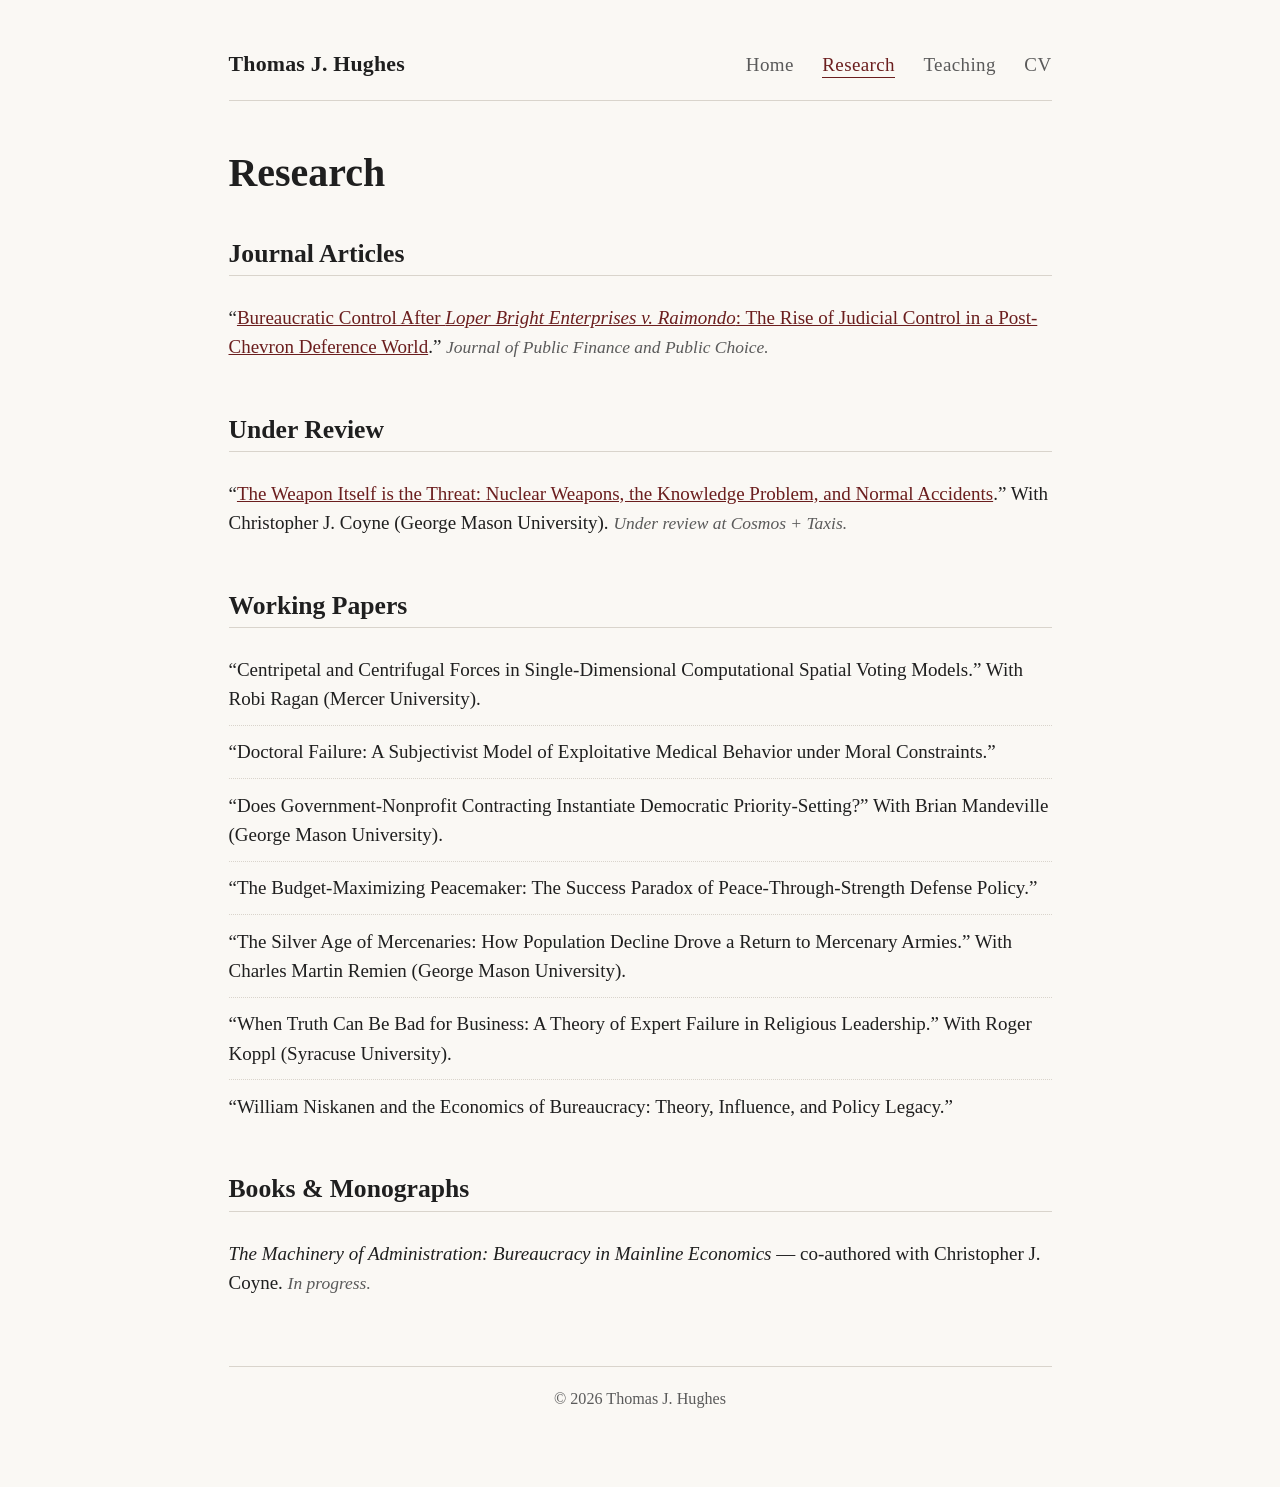
==== research.html @ f0ad2fe1 "Reorder working paper into alphabetical position https://claude.ai/code/session_01P9R1qh5kSummwnhNZT" ====
<!doctype html>
<html lang="en">
<head>
  <meta charset="utf-8" />
  <meta name="viewport" content="width=device-width, initial-scale=1" />
  <title>Research — Thomas J. Hughes</title>
  <link rel="stylesheet" href="styles.css" />
</head>
<body>
  <div class="container">
    <header class="site">
      <div class="brand"><a class="brand-link" href="index.html">Thomas J. Hughes</a></div>
      <nav class="primary" aria-label="Primary">
        <ul>
          <li><a href="index.html">Home</a></li>
          <li><a class="active" href="research.html">Research</a></li>
          <li><a href="teaching.html">Teaching</a></li>
          <li><a href="cv.html">CV</a></li>
        </ul>
      </nav>
    </header>

    <h1>Research</h1>

    <h2>Journal Articles</h2>
    <ul class="items">
      <li>
        &ldquo;<a href="https://doi.org/10.1332/25156918Y2026D000000031">Bureaucratic
        Control After <em>Loper Bright Enterprises v. Raimondo</em>: The Rise
        of Judicial Control in a Post-Chevron Deference World</a>.&rdquo;
        <span class="meta"><em>Journal of Public Finance and Public Choice</em>.</span>
      </li>
    </ul>

    <h2>Under Review</h2>
    <ul class="items">
      <li>
        &ldquo;<a href="https://papers.ssrn.com/sol3/papers.cfm?abstract_id=6692478">The
        Weapon Itself is the Threat: Nuclear Weapons, the Knowledge Problem,
        and Normal Accidents</a>.&rdquo; With Christopher J. Coyne
        (George Mason University).
        <span class="meta">Under review at <em>Cosmos + Taxis</em>.</span>
      </li>
    </ul>

    <h2>Working Papers</h2>
    <ul class="items">
      <li>
        &ldquo;Centripetal and Centrifugal Forces in Single-Dimensional
        Computational Spatial Voting Models.&rdquo; With Robi Ragan
        (Mercer University).
      </li>
      <li>
        &ldquo;Doctoral Failure: A Subjectivist Model of Exploitative Medical
        Behavior under Moral Constraints.&rdquo;
      </li>
      <li>
        &ldquo;Does Government-Nonprofit Contracting Instantiate Democratic
        Priority-Setting?&rdquo; With Brian Mandeville (George Mason
        University).
      </li>
      <li>
        &ldquo;The Budget-Maximizing Peacemaker: The Success Paradox of
        Peace-Through-Strength Defense Policy.&rdquo;
      </li>
      <li>
        &ldquo;The Silver Age of Mercenaries: How Population Decline Drove a
        Return to Mercenary Armies.&rdquo; With Charles Martin Remien
        (George Mason University).
      </li>
      <li>
        &ldquo;When Truth Can Be Bad for Business: A Theory of Expert Failure
        in Religious Leadership.&rdquo; With Roger Koppl (Syracuse
        University).
      </li>
      <li>
        &ldquo;William Niskanen and the Economics of Bureaucracy: Theory,
        Influence, and Policy Legacy.&rdquo;
      </li>
    </ul>

    <h2>Books &amp; Monographs</h2>
    <ul class="items">
      <li>
        <em>The Machinery of Administration: Bureaucracy in Mainline
        Economics</em> &mdash; co-authored with Christopher J. Coyne.
        <span class="meta">In progress.</span>
      </li>
    </ul>

    <footer class="site">
      &copy; <span id="year"></span> Thomas J. Hughes
    </footer>
  </div>
  <script>document.getElementById('year').textContent = new Date().getFullYear();</script>
</body>
</html>
---- styles.css ----
:root {
  --text: #1f1f1f;
  --muted: #5a5a5a;
  --accent: #6b1e1e;
  --rule: #d9d4cc;
  --bg: #faf8f4;
  --link: #6b1e1e;
}

* { box-sizing: border-box; }

html, body {
  margin: 0;
  padding: 0;
  background: var(--bg);
  color: var(--text);
  font-family: "EB Garamond", "Garamond", Georgia, "Times New Roman", serif;
  font-size: 19px;
  line-height: 1.55;
  -webkit-font-smoothing: antialiased;
}

.container {
  max-width: 880px;
  margin: 0 auto;
  padding: 2.5rem 1.5rem 4rem;
}

header.site {
  border-bottom: 1px solid var(--rule);
  padding-bottom: 1rem;
  margin-bottom: 2.5rem;
  display: flex;
  flex-wrap: wrap;
  align-items: baseline;
  justify-content: space-between;
  gap: 1rem;
}

header.site .brand {
  font-weight: 600;
  font-size: 1.15rem;
  letter-spacing: 0.01em;
}

header.site a.brand-link {
  color: var(--text);
  text-decoration: none;
}

nav.primary ul {
  list-style: none;
  margin: 0;
  padding: 0;
  display: flex;
  gap: 1.5rem;
}

nav.primary a {
  color: var(--muted);
  text-decoration: none;
  font-size: 1rem;
  letter-spacing: 0.02em;
  padding-bottom: 2px;
  border-bottom: 1px solid transparent;
}

nav.primary a:hover { color: var(--accent); }
nav.primary a.active {
  color: var(--accent);
  border-bottom-color: var(--accent);
}

h1, h2, h3 {
  font-weight: 600;
  line-height: 1.2;
  color: var(--text);
}

h1 { font-size: 2.1rem; margin: 0 0 0.4rem; }
h2 {
  font-size: 1.35rem;
  margin: 2.2rem 0 0.8rem;
  padding-bottom: 0.3rem;
  border-bottom: 1px solid var(--rule);
}
h3 { font-size: 1.05rem; margin: 1.4rem 0 0.4rem; }

a { color: var(--link); }
a:hover { text-decoration: none; }

p { margin: 0 0 1rem; }

.hero {
  display: grid;
  grid-template-columns: 340px 1fr;
  gap: 2.25rem;
  align-items: start;
}

.hero img {
  width: 340px;
  height: 420px;
  object-fit: cover;
  object-position: top center;
  border-radius: 4px;
  border: 1px solid var(--rule);
}

.hero .intro h1 {
  margin-bottom: 0.2rem;
}

.hero .intro .role {
  color: var(--muted);
  font-style: italic;
  margin-bottom: 1rem;
}

.contact {
  margin-top: 1rem;
  color: var(--muted);
  font-size: 0.95rem;
}
.contact a { color: var(--muted); }
.contact span + span::before {
  content: "·";
  margin: 0 0.5rem;
  color: var(--rule);
}

ul.items {
  list-style: none;
  padding: 0;
  margin: 0 0 1rem;
}
ul.items > li {
  padding: 0.6rem 0;
  border-bottom: 1px dotted var(--rule);
}
ul.items > li:last-child { border-bottom: none; }

.meta {
  color: var(--muted);
  font-size: 0.92rem;
  font-style: italic;
}

.tag {
  display: inline-block;
  font-size: 0.78rem;
  letter-spacing: 0.04em;
  text-transform: uppercase;
  color: var(--accent);
  border: 1px solid var(--accent);
  padding: 1px 6px;
  border-radius: 2px;
  margin-right: 0.5rem;
  vertical-align: 2px;
}

.cv-frame {
  width: 100%;
  height: 1100px;
  border: 1px solid var(--rule);
  background: #fff;
}

.cv-actions {
  margin: 0.5rem 0 1.5rem;
  display: flex;
  gap: 1rem;
  color: var(--muted);
  font-size: 0.95rem;
}

footer.site {
  margin-top: 3rem;
  padding-top: 1rem;
  border-top: 1px solid var(--rule);
  color: var(--muted);
  font-size: 0.85rem;
  text-align: center;
}

@media (max-width: 640px) {
  body { font-size: 18px; }
  .container { padding: 1.5rem 1rem 3rem; }
  header.site { flex-direction: column; align-items: flex-start; }
  nav.primary ul { gap: 1rem; flex-wrap: wrap; }
  .hero { grid-template-columns: 1fr; }
  .hero img { width: 220px; height: 264px; }
  .cv-frame { height: 75vh; }
}
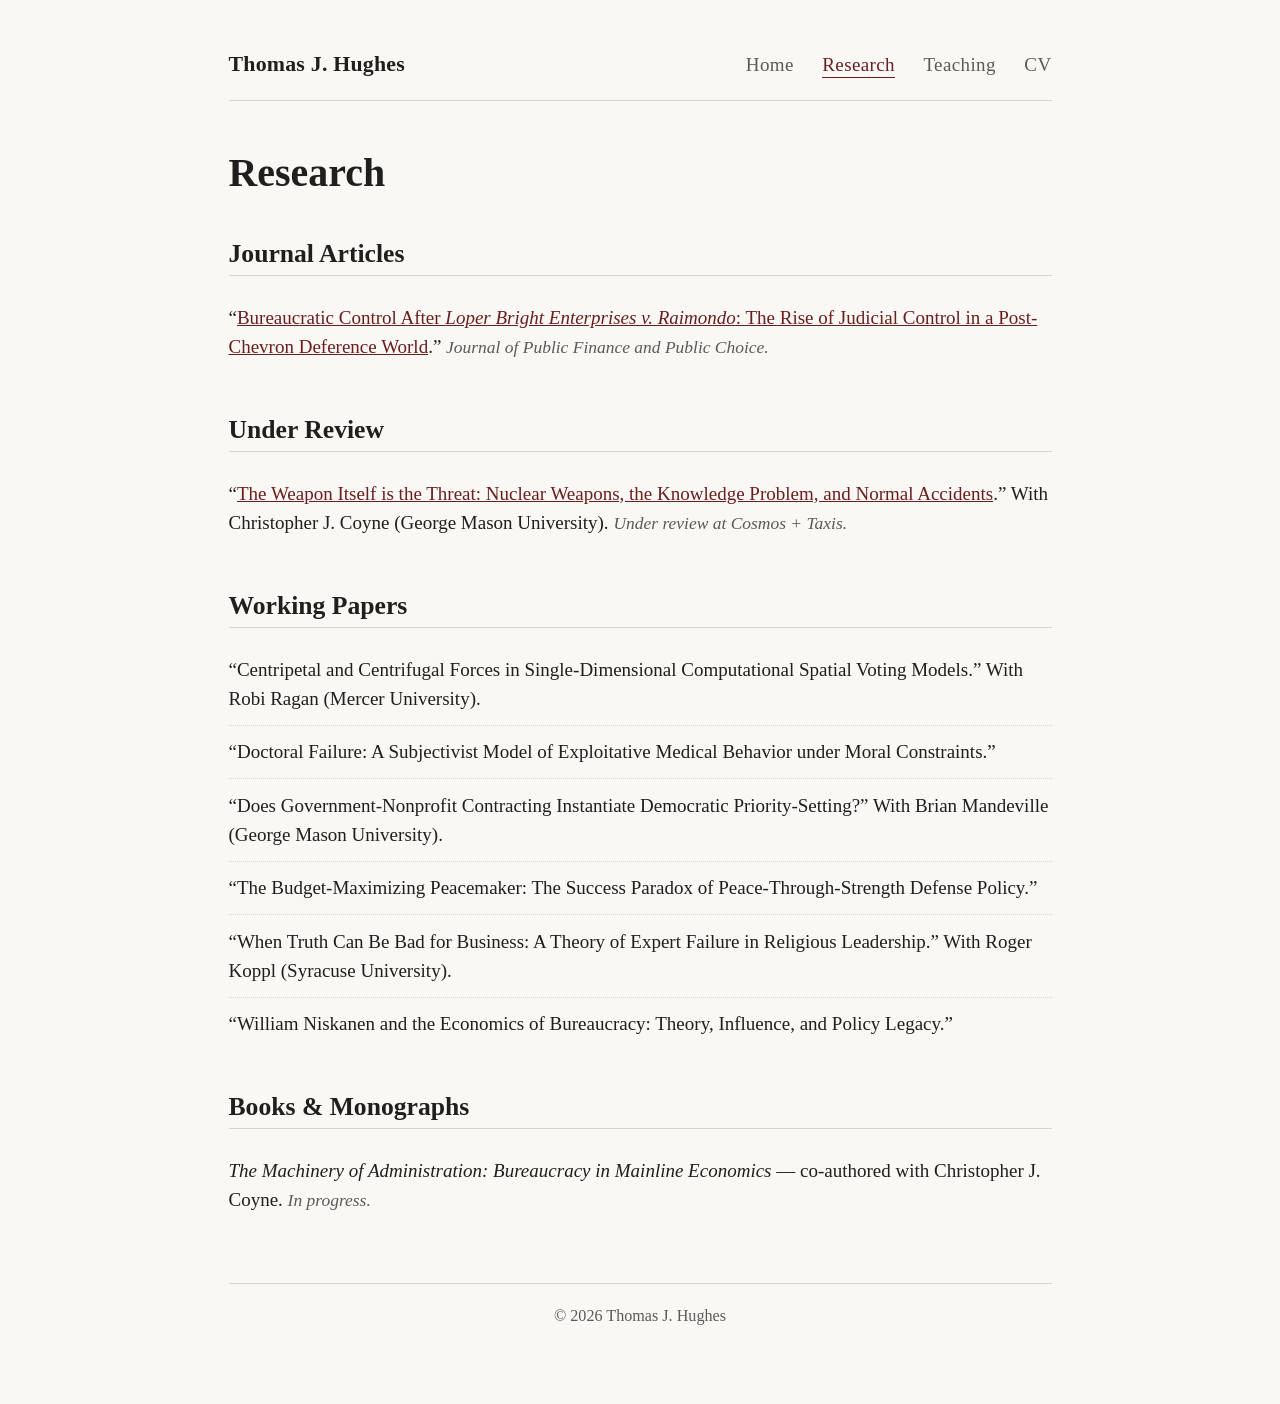
==== commit f5548cca: "Drop Silver Age paper; add Graduate Lecturer section to teaching https://claude.ai/code/session_01P9" ====
--- a/research.html
+++ b/research.html
@@ -64,11 +64,6 @@
         Peace-Through-Strength Defense Policy.&rdquo;
       </li>
       <li>
-        &ldquo;The Silver Age of Mercenaries: How Population Decline Drove a
-        Return to Mercenary Armies.&rdquo; With Charles Martin Remien
-        (George Mason University).
-      </li>
-      <li>
         &ldquo;When Truth Can Be Bad for Business: A Theory of Expert Failure
         in Religious Leadership.&rdquo; With Roger Koppl (Syracuse
         University).
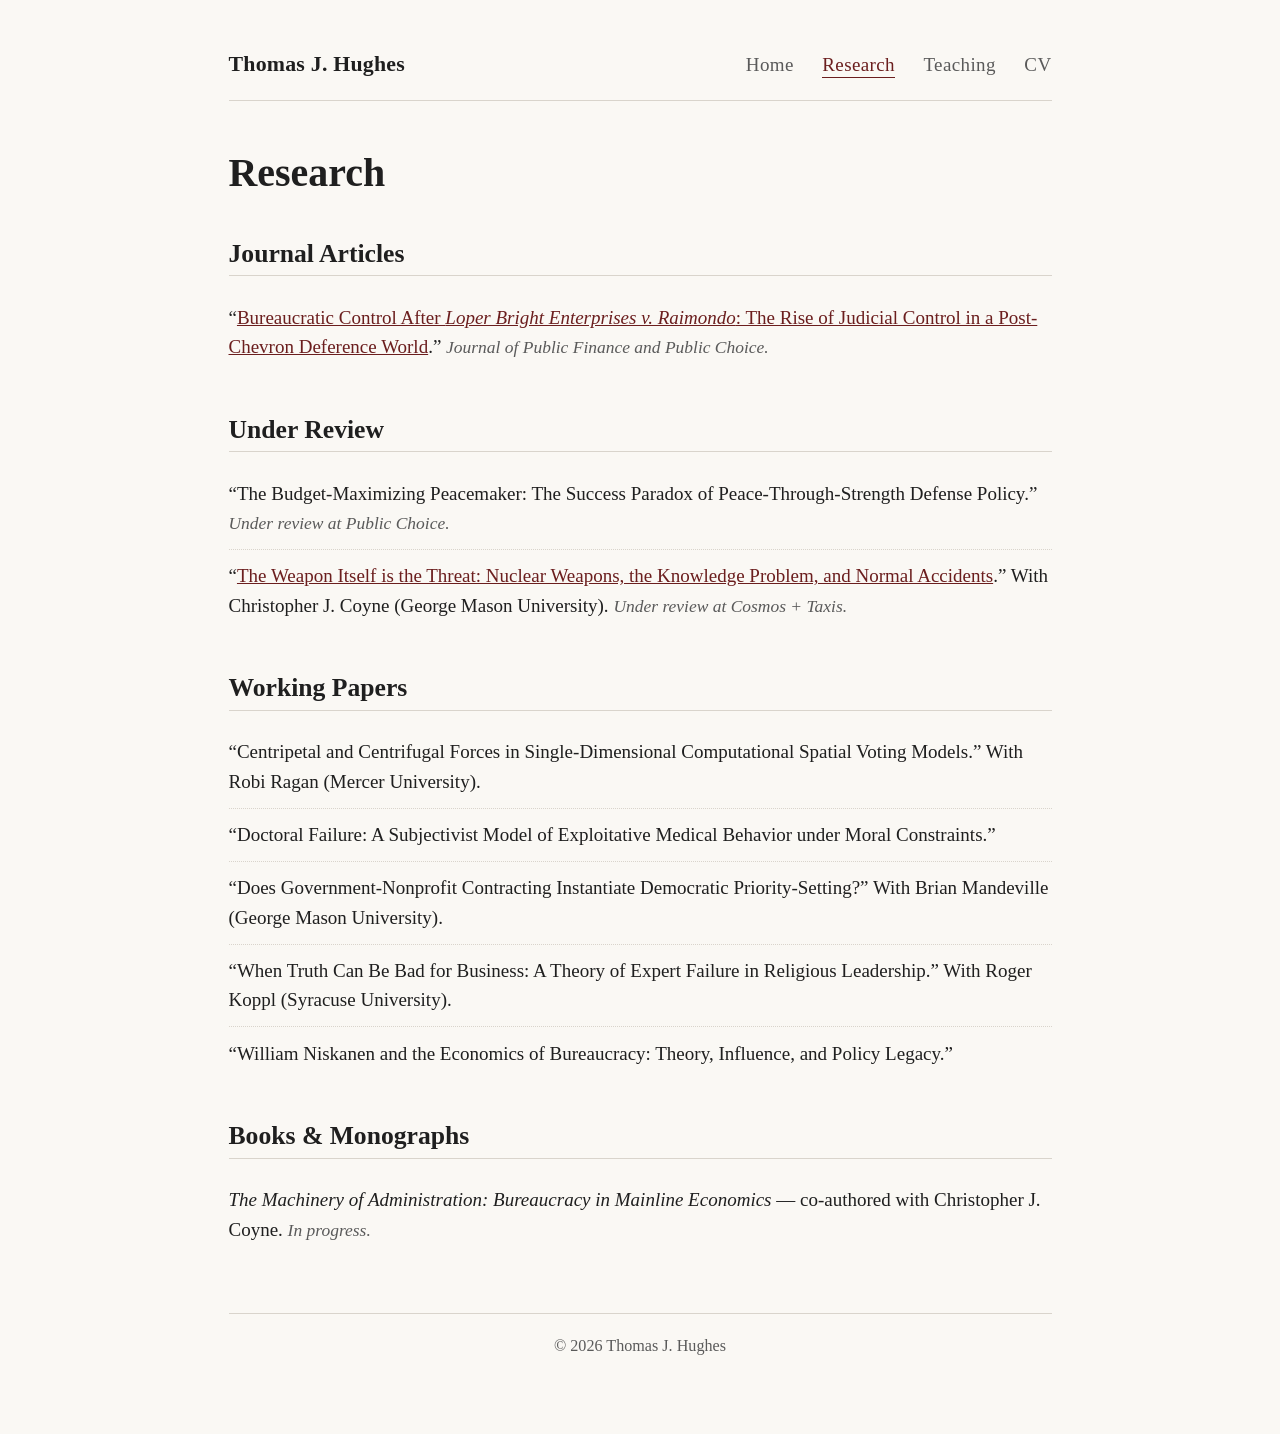
==== commit 5f65bd81: "Move Budget-Maximizing Peacemaker to Under Review at Public Choice" ====
--- a/research.html
+++ b/research.html
@@ -35,6 +35,11 @@
     <h2>Under Review</h2>
     <ul class="items">
       <li>
+        &ldquo;The Budget-Maximizing Peacemaker: The Success Paradox of
+        Peace-Through-Strength Defense Policy.&rdquo;
+        <span class="meta">Under review at <em>Public Choice</em>.</span>
+      </li>
+      <li>
         &ldquo;<a href="https://papers.ssrn.com/sol3/papers.cfm?abstract_id=6692478">The
         Weapon Itself is the Threat: Nuclear Weapons, the Knowledge Problem,
         and Normal Accidents</a>.&rdquo; With Christopher J. Coyne
@@ -58,10 +63,6 @@
         &ldquo;Does Government-Nonprofit Contracting Instantiate Democratic
         Priority-Setting?&rdquo; With Brian Mandeville (George Mason
         University).
-      </li>
-      <li>
-        &ldquo;The Budget-Maximizing Peacemaker: The Success Paradox of
-        Peace-Through-Strength Defense Policy.&rdquo;
       </li>
       <li>
         &ldquo;When Truth Can Be Bad for Business: A Theory of Expert Failure
--- a/styles.css
+++ b/styles.css
@@ -140,6 +140,10 @@
 }
 ul.items > li:last-child { border-bottom: none; }
 
+.term {
+  padding-left: 0.5in;
+}
+
 .meta {
   color: var(--muted);
   font-size: 0.92rem;
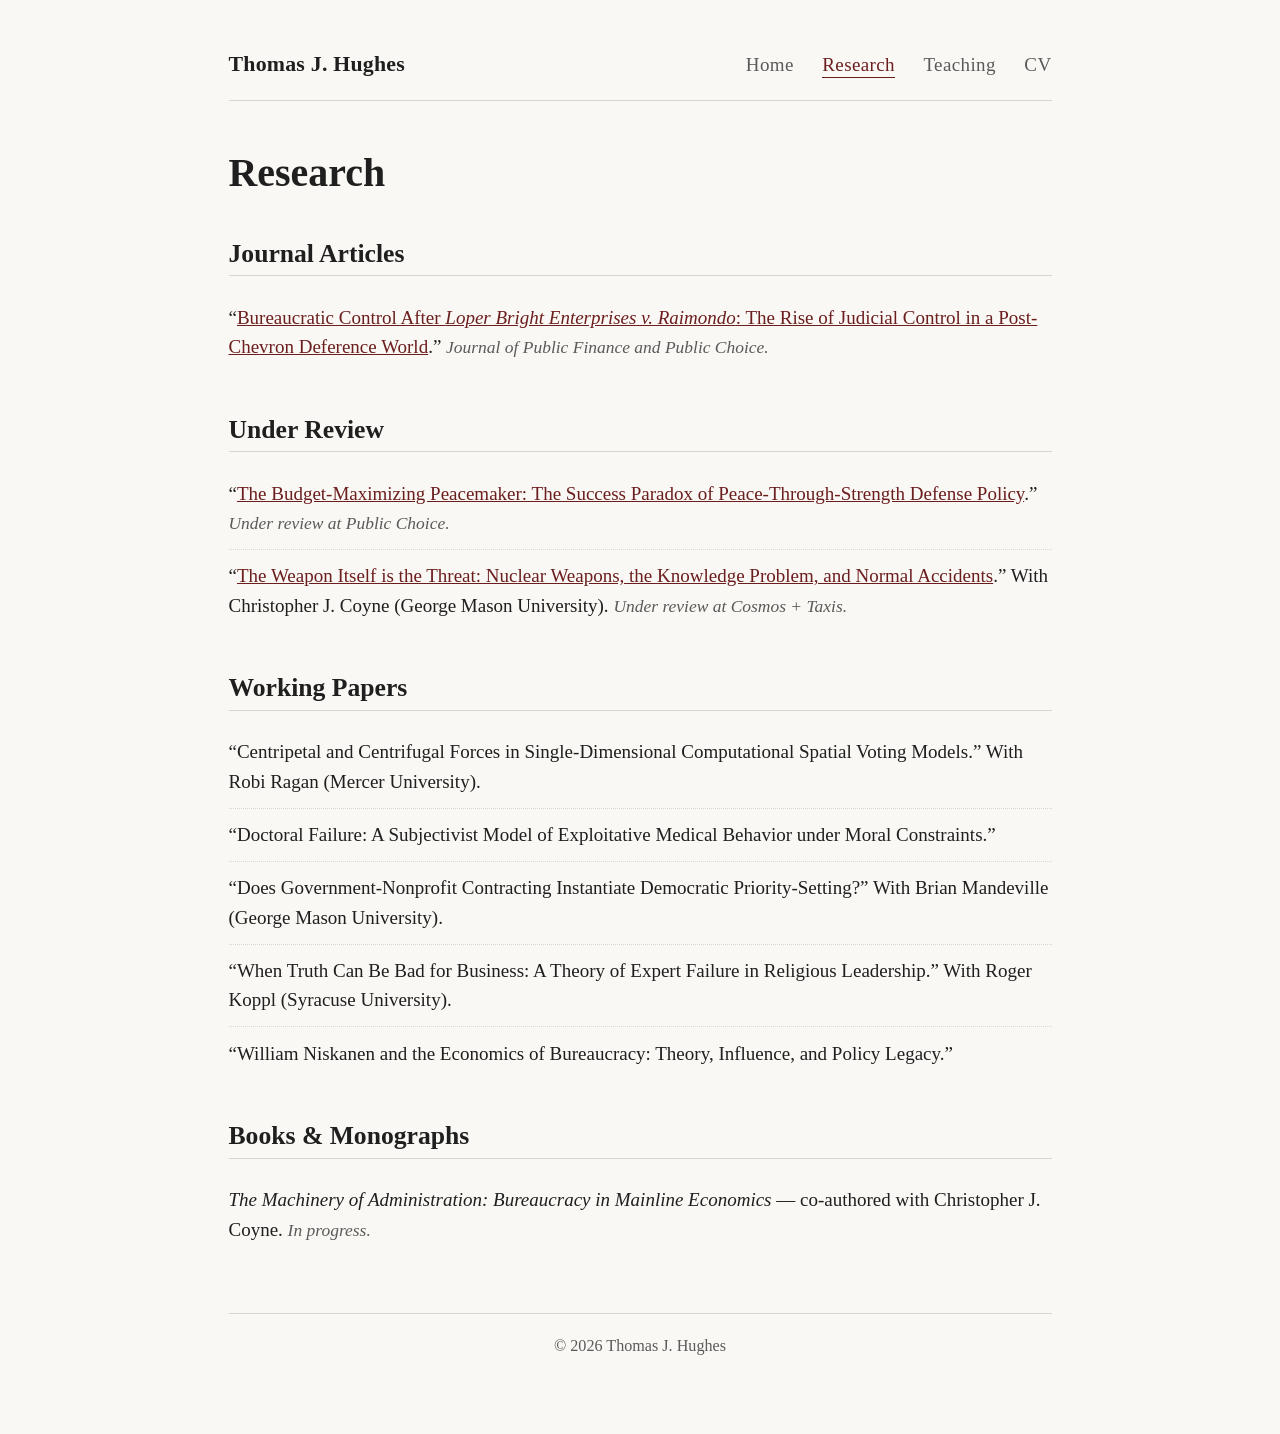
==== commit d4db039f: "Link Budget-Maximizing Peacemaker to SSRN preprint" ====
--- a/research.html
+++ b/research.html
@@ -35,8 +35,9 @@
     <h2>Under Review</h2>
     <ul class="items">
       <li>
-        &ldquo;The Budget-Maximizing Peacemaker: The Success Paradox of
-        Peace-Through-Strength Defense Policy.&rdquo;
+        &ldquo;<a href="https://papers.ssrn.com/sol3/papers.cfm?abstract_id=7248285">The
+        Budget-Maximizing Peacemaker: The Success Paradox of
+        Peace-Through-Strength Defense Policy</a>.&rdquo;
         <span class="meta">Under review at <em>Public Choice</em>.</span>
       </li>
       <li>
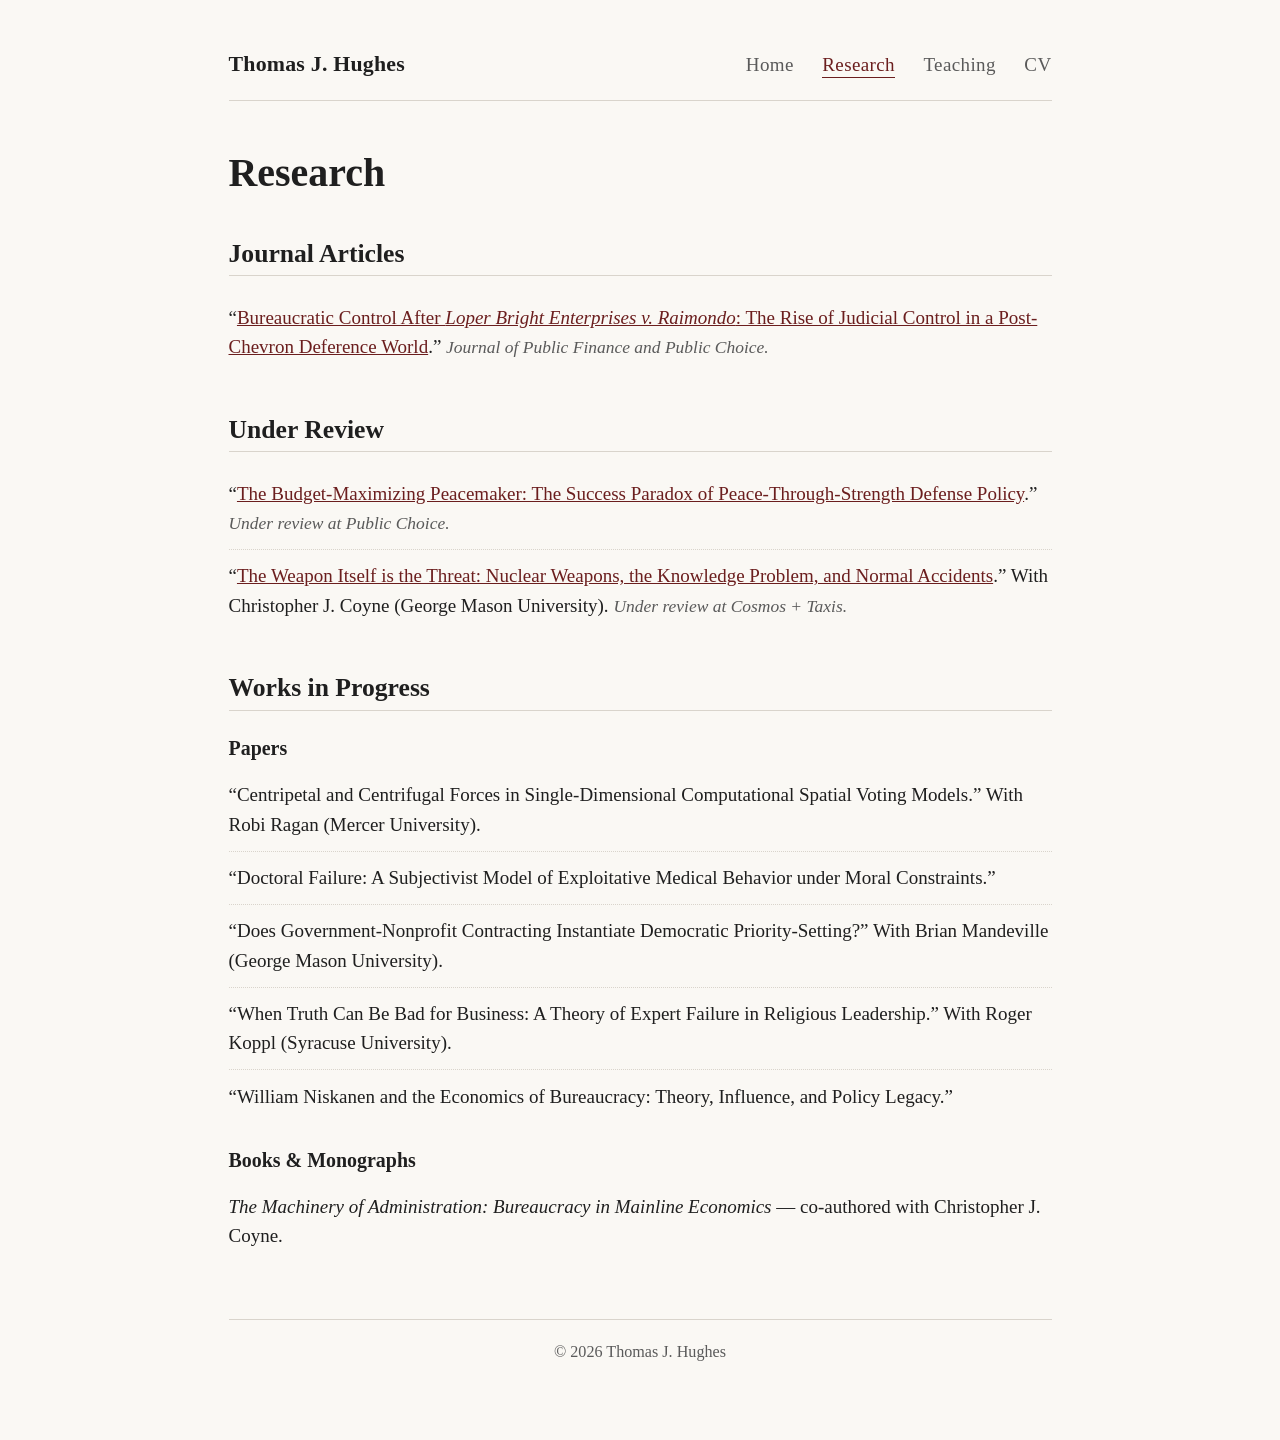
==== commit 784de4f6: "Restructure Working Papers into Works in Progress with subheadings" ====
--- a/research.html
+++ b/research.html
@@ -49,7 +49,9 @@
       </li>
     </ul>
 
-    <h2>Working Papers</h2>
+    <h2>Works in Progress</h2>
+
+    <h3>Papers</h3>
     <ul class="items">
       <li>
         &ldquo;Centripetal and Centrifugal Forces in Single-Dimensional
@@ -76,12 +78,11 @@
       </li>
     </ul>
 
-    <h2>Books &amp; Monographs</h2>
+    <h3>Books &amp; Monographs</h3>
     <ul class="items">
       <li>
         <em>The Machinery of Administration: Bureaucracy in Mainline
         Economics</em> &mdash; co-authored with Christopher J. Coyne.
-        <span class="meta">In progress.</span>
       </li>
     </ul>
 
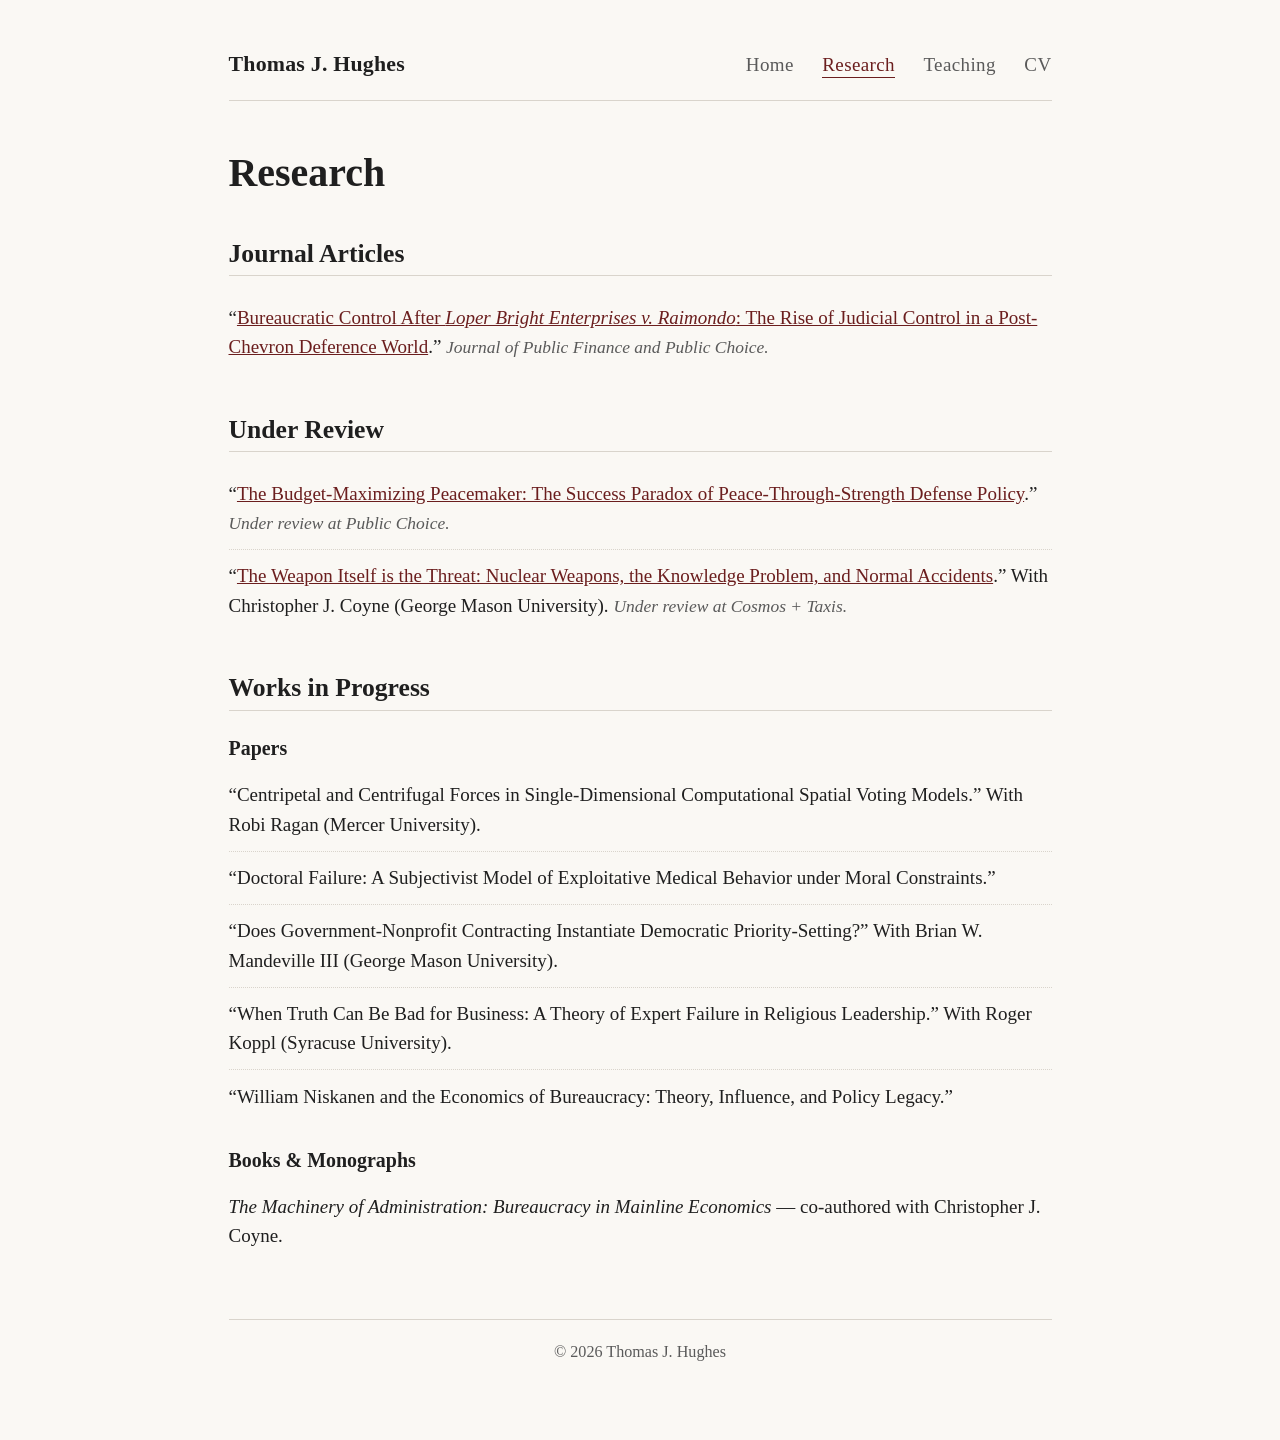
==== commit 1dab1c8a: "Update Mandeville co-author name to Brian W. Mandeville III" ====
--- a/research.html
+++ b/research.html
@@ -64,7 +64,7 @@
       </li>
       <li>
         &ldquo;Does Government-Nonprofit Contracting Instantiate Democratic
-        Priority-Setting?&rdquo; With Brian Mandeville (George Mason
+        Priority-Setting?&rdquo; With Brian W. Mandeville III (George Mason
         University).
       </li>
       <li>
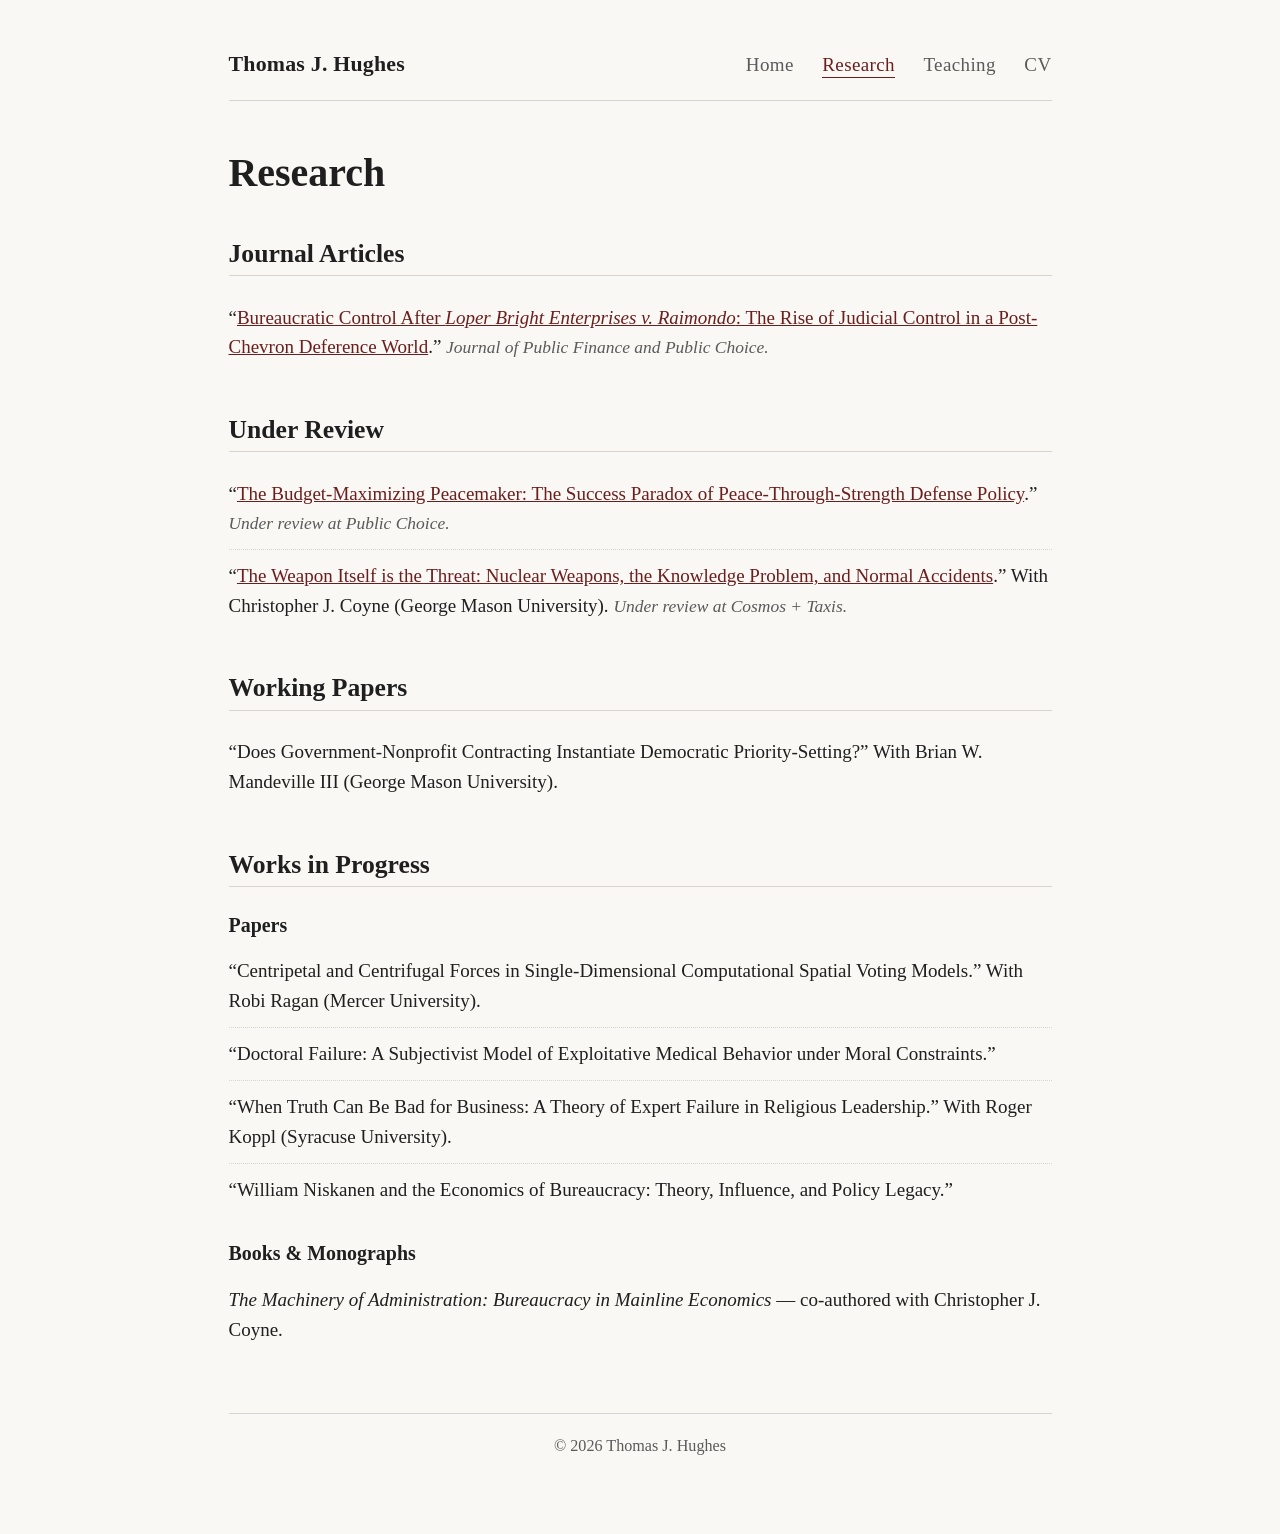
==== commit a2193954: "Add Working Papers section to research page Co-Authored-By: Claude Sonnet 5 <noreply@anthropic.com> " ====
--- a/research.html
+++ b/research.html
@@ -49,6 +49,15 @@
       </li>
     </ul>
 
+    <h2>Working Papers</h2>
+    <ul class="items">
+      <li>
+        &ldquo;Does Government-Nonprofit Contracting Instantiate Democratic
+        Priority-Setting?&rdquo; With Brian W. Mandeville III (George Mason
+        University).
+      </li>
+    </ul>
+
     <h2>Works in Progress</h2>
 
     <h3>Papers</h3>
@@ -61,11 +70,6 @@
       <li>
         &ldquo;Doctoral Failure: A Subjectivist Model of Exploitative Medical
         Behavior under Moral Constraints.&rdquo;
-      </li>
-      <li>
-        &ldquo;Does Government-Nonprofit Contracting Instantiate Democratic
-        Priority-Setting?&rdquo; With Brian W. Mandeville III (George Mason
-        University).
       </li>
       <li>
         &ldquo;When Truth Can Be Bad for Business: A Theory of Expert Failure
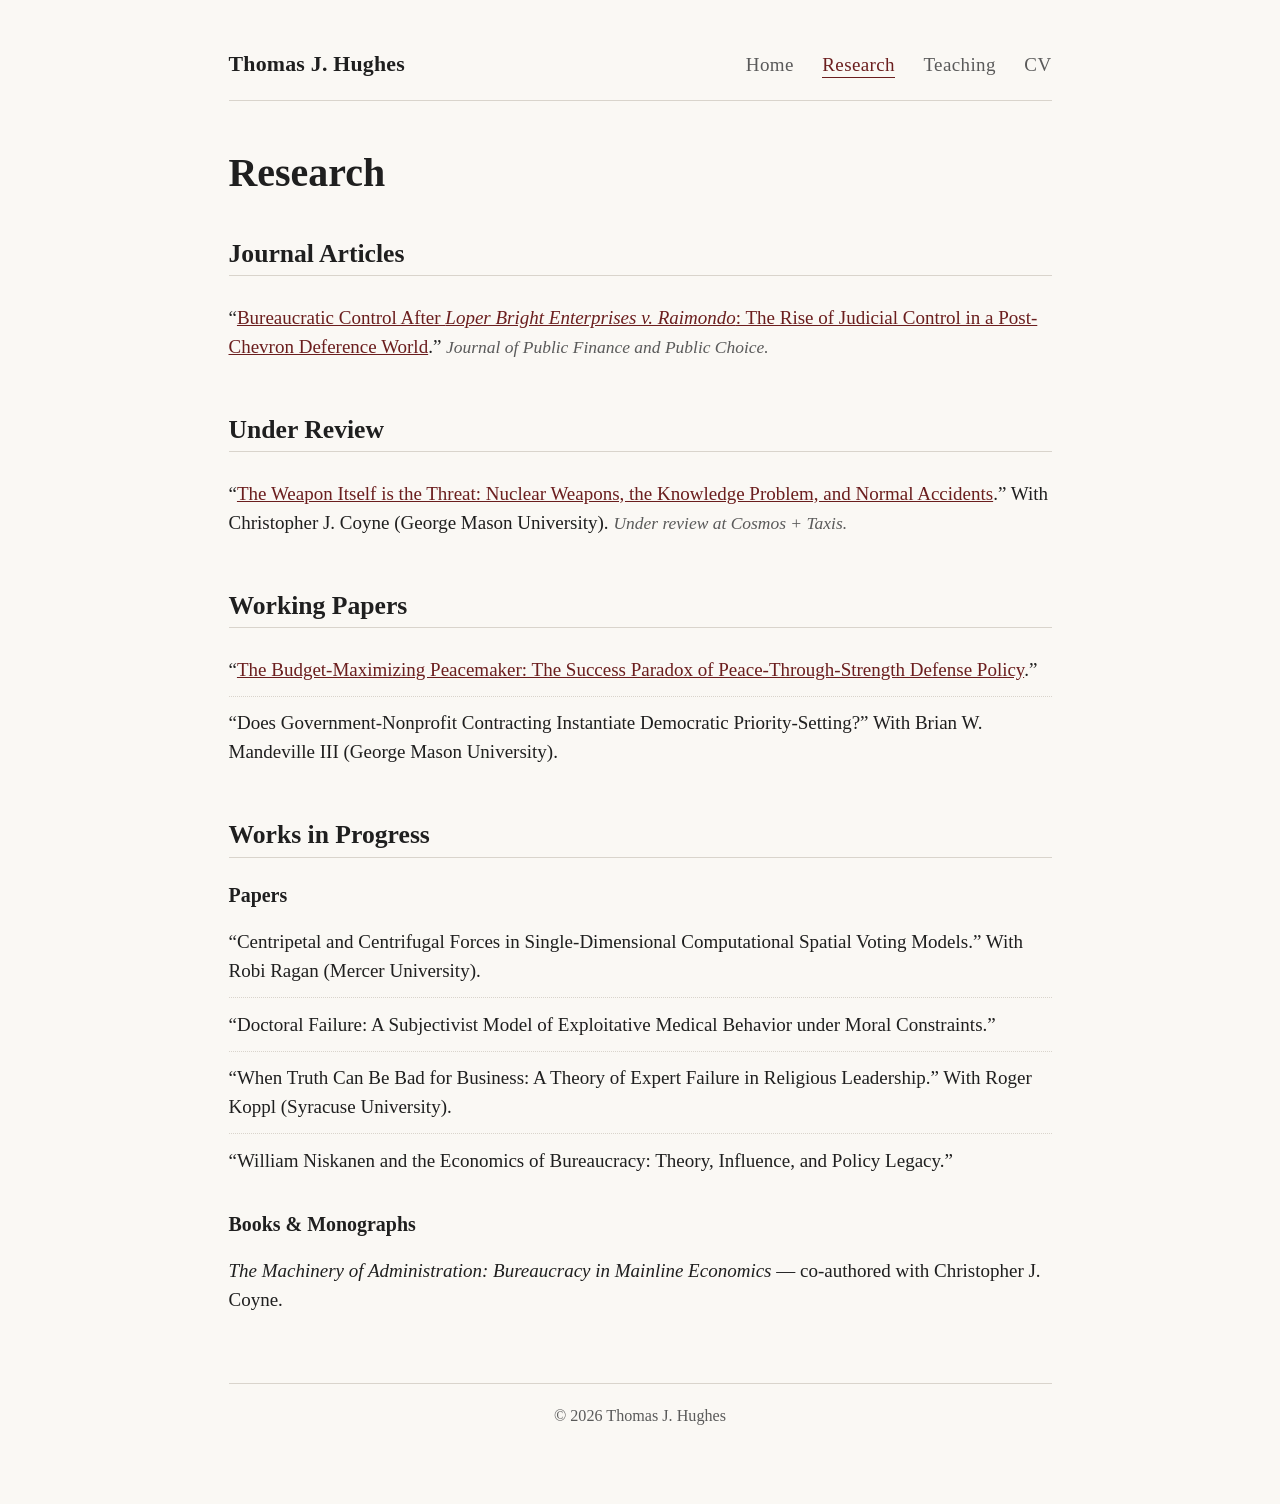
==== commit eeaa64a5: "Move Peacemaker paper to working papers and update CV Drops the Public Choice under-review note on t" ====
--- a/research.html
+++ b/research.html
@@ -35,12 +35,6 @@
     <h2>Under Review</h2>
     <ul class="items">
       <li>
-        &ldquo;<a href="https://papers.ssrn.com/sol3/papers.cfm?abstract_id=7248285">The
-        Budget-Maximizing Peacemaker: The Success Paradox of
-        Peace-Through-Strength Defense Policy</a>.&rdquo;
-        <span class="meta">Under review at <em>Public Choice</em>.</span>
-      </li>
-      <li>
         &ldquo;<a href="https://papers.ssrn.com/sol3/papers.cfm?abstract_id=6692478">The
         Weapon Itself is the Threat: Nuclear Weapons, the Knowledge Problem,
         and Normal Accidents</a>.&rdquo; With Christopher J. Coyne
@@ -51,6 +45,11 @@
 
     <h2>Working Papers</h2>
     <ul class="items">
+      <li>
+        &ldquo;<a href="https://papers.ssrn.com/sol3/papers.cfm?abstract_id=7248285">The
+        Budget-Maximizing Peacemaker: The Success Paradox of
+        Peace-Through-Strength Defense Policy</a>.&rdquo;
+      </li>
       <li>
         &ldquo;Does Government-Nonprofit Contracting Instantiate Democratic
         Priority-Setting?&rdquo; With Brian W. Mandeville III (George Mason
